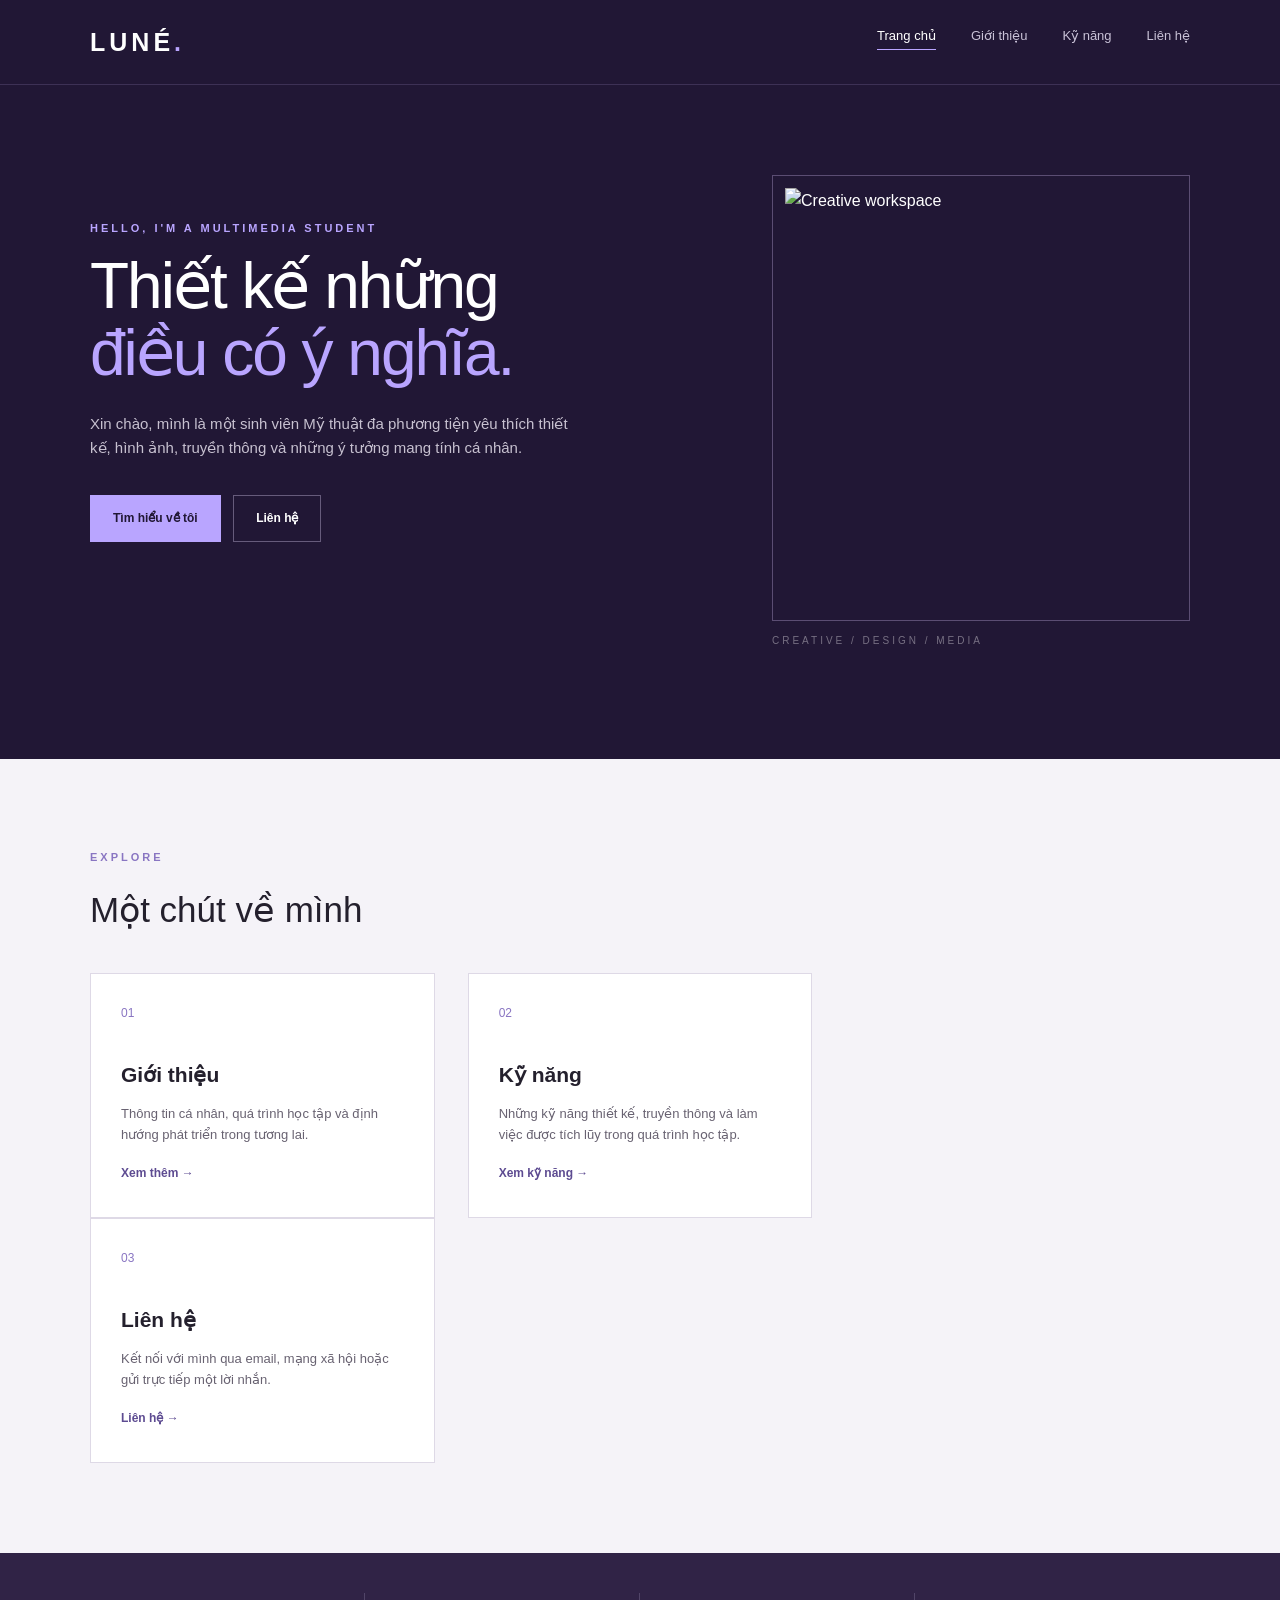
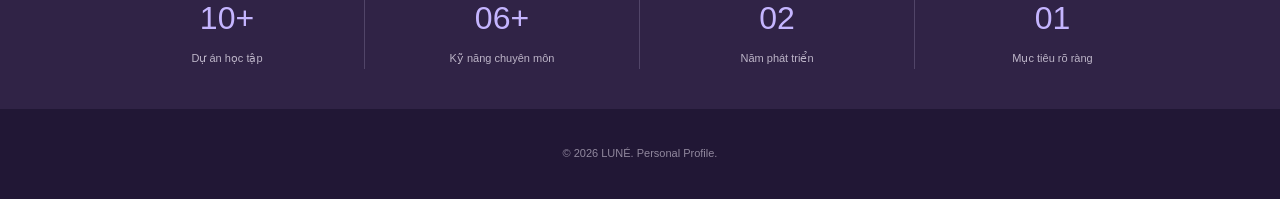
==== index.html @ e2478ec7 "Add files via upload" ====
<!DOCTYPE html>
<html lang="vi">
<head>
    <meta charset="UTF-8">
    <meta name="viewport" content="width=device-width, initial-scale=1.0">
    <title>Profile | Trang chủ</title>
    <link rel="stylesheet" href="css/styles.css">
</head>

<body>

<header class="site-header clearfix">
    <div class="container">
        <div class="logo">
            <a href="index.html">LUNÉ<span>.</span></a>
        </div>

        <nav class="main-nav">
            <ul>
                <li><a class="active" href="index.html">Trang chủ</a></li>
                <li><a href="about.html">Giới thiệu</a></li>
                <li><a href="skills.html">Kỹ năng</a></li>
                <li><a href="contact.html">Liên hệ</a></li>
            </ul>
        </nav>
    </div>
</header>


<main>

    <!-- HERO -->
    <section class="hero">
        <div class="container clearfix">

            <div class="hero-text">
                <p class="small-title">HELLO, I'M A MULTIMEDIA STUDENT</p>

                <h1>
                    Thiết kế những<br>
                    <span>điều có ý nghĩa.</span>
                </h1>

                <p class="hero-description">
                    Xin chào, mình là một sinh viên Mỹ thuật đa phương tiện
                    yêu thích thiết kế, hình ảnh, truyền thông và những ý tưởng
                    mang tính cá nhân.
                </p>

                <div class="hero-buttons">
                    <a href="about.html" class="button button-main">
                        Tìm hiểu về tôi
                    </a>

                    <a href="contact.html" class="button button-outline">
                        Liên hệ
                    </a>
                </div>
            </div>

            <div class="hero-image">
                <div class="image-frame">
                    <img src="https://images.unsplash.com/photo-1558655146-d09347e92766?auto=format&fit=crop&w=800&q=80" alt="Creative workspace">
                </div>

                <p class="image-note">CREATIVE / DESIGN / MEDIA</p>
            </div>

        </div>
    </section>


    <!-- 3 FEATURE CARDS -->
    <section class="features">
        <div class="container">

            <div class="section-heading">
                <p class="small-title">EXPLORE</p>
                <h2>Một chút về mình</h2>
            </div>

            <div class="feature-card">
                <div class="feature-number">01</div>
                <h3>Giới thiệu</h3>
                <p>
                    Thông tin cá nhân, quá trình học tập và định hướng
                    phát triển trong tương lai.
                </p>
                <a href="about.html">Xem thêm →</a>
            </div>

            <div class="feature-card">
                <div class="feature-number">02</div>
                <h3>Kỹ năng</h3>
                <p>
                    Những kỹ năng thiết kế, truyền thông và làm việc
                    được tích lũy trong quá trình học tập.
                </p>
                <a href="skills.html">Xem kỹ năng →</a>
            </div>

            <div class="feature-card">
                <div class="feature-number">03</div>
                <h3>Liên hệ</h3>
                <p>
                    Kết nối với mình qua email, mạng xã hội hoặc
                    gửi trực tiếp một lời nhắn.
                </p>
                <a href="contact.html">Liên hệ →</a>
            </div>

            <div class="clearfix"></div>
        </div>
    </section>


    <!-- STATISTICS -->
    <section class="statistics">
        <div class="container clearfix">

            <div class="stat-item">
                <strong>10+</strong>
                <span>Dự án học tập</span>
            </div>

            <div class="stat-item">
                <strong>06+</strong>
                <span>Kỹ năng chuyên môn</span>
            </div>

            <div class="stat-item">
                <strong>02</strong>
                <span>Năm phát triển</span>
            </div>

            <div class="stat-item">
                <strong>01</strong>
                <span>Mục tiêu rõ ràng</span>
            </div>

        </div>
    </section>

</main>


<footer class="site-footer">
    <p>© 2026 LUNÉ. Personal Profile.</p>
</footer>

</body>
</html>
---- css/styles.css ----
/* ==============================
   01. BASIC
============================== */

* {
    box-sizing: border-box;
}

html {
    scroll-behavior: smooth;
}

body {
    margin: 0;
    background: #f5f3f8;
    color: #24202d;
    font-family: Arial, Helvetica, sans-serif;
    line-height: 1.6;
}

.container {
    width: 1100px;
    max-width: 90%;
    margin: 0 auto;
}

a {
    text-decoration: none;
    color: inherit;
}

img {
    display: block;
    max-width: 100%;
}


/* ==============================
   02. CLEAR FLOAT
============================== */

.clearfix::after {
    content: "";
    display: table;
    clear: both;
}


/* ==============================
   03. HEADER
============================== */

.site-header {
    background: #211735;
    border-bottom: 1px solid #3d3155;
    padding: 22px 0;
}

.logo {
    float: left;
}

.logo a {
    color: #ffffff;
    font-size: 25px;
    font-weight: bold;
    letter-spacing: 4px;
}

.logo span {
    color: #b9a5ff;
}

.main-nav {
    float: right;
}

.main-nav ul {
    list-style: none;
    padding: 0;
    margin: 0;
}

.main-nav li {
    float: left;
    margin-left: 35px;
}

.main-nav a {
    color: #c9c2d7;
    font-size: 13px;
    transition: 0.2s;
}

.main-nav a:hover,
.main-nav a.active {
    color: #ffffff;
}

.main-nav a.active {
    border-bottom: 1px solid #b9a5ff;
    padding-bottom: 6px;
}


/* ==============================
   04. HERO
============================== */

.hero {
    background: #211735;
    color: white;
    padding: 90px 0 100px;
}

.hero-text {
    float: left;
    width: 55%;
    padding-top: 45px;
}

.small-title {
    color: #8975c2;
    font-size: 11px;
    font-weight: bold;
    letter-spacing: 3px;
    margin: 0 0 15px;
}

.hero .small-title {
    color: #b9a5ff;
}

.hero h1 {
    font-size: 64px;
    line-height: 1.05;
    font-weight: normal;
    margin: 0 0 25px;
    letter-spacing: -2px;
}

.hero h1 span {
    color: #b9a5ff;
}

.hero-description {
    color: #c7c1d0;
    max-width: 500px;
    font-size: 15px;
}

.hero-buttons {
    margin-top: 35px;
}

.button {
    display: inline-block;
    padding: 13px 22px;
    font-size: 12px;
    font-weight: bold;
    border: 1px solid transparent;
    cursor: pointer;
}

.button-main {
    background: #b9a5ff;
    color: #211735;
}

.button-main:hover {
    background: #ffffff;
}

.button-outline {
    color: white;
    border-color: #665b7b;
    margin-left: 8px;
}

.button-outline:hover {
    border-color: #ffffff;
}


/* HERO IMAGE */

.hero-image {
    float: right;
    width: 38%;
}

.image-frame {
    border: 1px solid #5b4d73;
    padding: 12px;
}

.image-frame img {
    width: 100%;
    height: 420px;
    object-fit: cover;
    filter: grayscale(20%);
}

.image-note {
    color: #777083;
    font-size: 10px;
    letter-spacing: 3px;
    margin-top: 12px;
}


/* ==============================
   05. SECTION GENERAL
============================== */

.features {
    padding: 90px 0;
}

.section-heading {
    margin-bottom: 35px;
}

.section-heading h2 {
    margin: 0;
    font-size: 35px;
    font-weight: normal;
}


/* ==============================
   06. FEATURE CARDS
============================== */

.feature-card {
    float: left;
    width: 31.33%;
    margin-right: 3%;
    min-height: 245px;
    padding: 30px;
    background: #ffffff;
    border: 1px solid #ded9e6;
}

.feature-card:last-child {
    margin-right: 0;
}

.feature-number {
    color: #8975c2;
    font-size: 12px;
    margin-bottom: 35px;
}

.feature-card h3 {
    font-size: 21px;
    margin: 0 0 10px;
}

.feature-card p {
    color: #686271;
    font-size: 13px;
}

.feature-card a {
    color: #5d4b91;
    font-size: 12px;
    font-weight: bold;
}


/* ==============================
   07. STATISTICS
============================== */

.statistics {
    background: #302346;
    color: white;
    padding: 40px 0;
}

.stat-item {
    float: left;
    width: 25%;
    text-align: center;
    border-right: 1px solid #514568;
}

.stat-item:last-child {
    border-right: none;
}

.stat-item strong {
    display: block;
    color: #c5b5ff;
    font-size: 32px;
    font-weight: normal;
}

.stat-item span {
    color: #bdb5c8;
    font-size: 11px;
}


/* ==============================
   08. PAGE INTRO
============================== */

.page-intro {
    background: #211735;
    color: white;
    padding: 75px 0;
}

.page-intro h1 {
    margin: 0;
    font-size: 52px;
    line-height: 1.05;
    font-weight: normal;
}

.page-intro h1 span {
    color: #b9a5ff;
}


/* ==============================
   09. ABOUT
============================== */

.about-section {
    padding: 80px 0;
}

.profile-card {
    float: left;
    width: 30%;
    background: #ffffff;
    border: 1px solid #ddd7e6;
    padding: 25px;
}

.avatar img {
    width: 100%;
    height: 300px;
    object-fit: cover;
}

.profile-label {
    color: #8975c2;
    font-size: 10px;
    letter-spacing: 3px;
    margin: 25px 0 5px;
}

.profile-card h2 {
    margin: 0;
    font-size: 25px;
}

.profile-job {
    color: #77707f;
    font-size: 13px;
}

.social-links {
    border-top: 1px solid #e4e0e8;
    margin-top: 25px;
    padding-top: 18px;
}

.social-links a {
    display: block;
    color: #5d4b91;
    font-size: 12px;
    margin: 7px 0;
}


.about-content {
    float: right;
    width: 65%;
}

.about-content h2 {
    font-size: 38px;
    font-weight: normal;
    line-height: 1.15;
    margin: 0 0 20px;
}

.about-content h2 span {
    color: #6e58a8;
}

.about-text {
    color: #625c68;
    font-size: 14px;
    max-width: 700px;
}


/* INFO LIST */

.info-list {
    margin-top: 35px;
    border-top: 1px solid #d9d3df;
}

.info-row {
    padding: 13px 0;
    border-bottom: 1px solid #d9d3df;
}

.info-row span {
    float: left;
    width: 35%;
    color: #77717d;
    font-size: 12px;
}

.info-row strong {
    float: right;
    width: 65%;
    font-size: 13px;
    font-weight: normal;
    text-align: right;
}


/* TIMELINE */

.timeline {
    margin-top: 55px;
}

.timeline-item {
    border-left: 2px solid #b9a5ff;
    padding: 0 0 25px 25px;
    margin-left: 5px;
}

.timeline-item > span {
    color: #6e58a8;
    font-size: 11px;
    font-weight: bold;
}

.timeline-item h3 {
    font-size: 16px;
    margin: 4px 0;
}

.timeline-item p {
    color: #6c6671;
    font-size: 13px;
    margin: 0;
}


/* ==============================
   10. SKILLS
============================== */

.skills-section {
    padding: 80px 0;
}

.skills-intro {
    float: left;
    width: 25%;
}

.skills-intro h2 {
    font-size: 35px;
    line-height: 1.1;
    font-weight: normal;
    margin: 0 0 20px;
}

.skills-intro > p:last-child {
    color: #706a76;
    font-size: 13px;
}

.skills-grid {
    float: right;
    width: 70%;
}

.skill-card {
    float: left;
    width: 48%;
    margin-right: 4%;
    margin-bottom: 25px;
    padding: 25px;
    background: white;
    border: 1px solid #ddd7e6;
    min-height: 180px;
}

.skill-card:nth-child(2n) {
    margin-right: 0;
}

.skill-top {
    margin-bottom: 12px;
}

.skill-top span {
    color: #8975c2;
    font-size: 10px;
    margin-right: 15px;
}

.skill-top strong {
    font-size: 16px;
}

.skill-card p {
    color: #77717d;
    font-size: 12px;
}

.progress {
    width: 100%;
    height: 5px;
    background: #e7e2ed;
    margin-top: 20px;
}

.progress-fill {
    height: 5px;
    background: #7460a9;
}

.width-85 {
    width: 85%;
}

.width-80 {
    width: 80%;
}

.width-75 {
    width: 75%;
}

.width-70 {
    width: 70%;
}

.progress-number {
    text-align: right;
    color: #7460a9;
    font-size: 10px;
    margin-top: 5px;
}


/* SOFT SKILLS */

.soft-skills {
    margin-top: 70px;
    border-top: 1px solid #d8d2df;
    padding-top: 50px;
}

.soft-heading {
    float: left;
    width: 25%;
}

.soft-heading h2 {
    font-weight: normal;
    margin-top: 0;
}

.soft-card {
    float: left;
    width: 23%;
    margin-right: 2.66%;
    background: #302346;
    color: white;
    padding: 25px;
    min-height: 150px;
}

.soft-card:last-child {
    margin-right: 0;
}

.soft-card span {
    color: #b9a5ff;
    font-size: 10px;
}

.soft-card h3 {
    font-size: 15px;
    margin: 20px 0 8px;
}

.soft-card p {
    color: #bdb6c8;
    font-size: 11px;
}


/* ==============================
   11. CONTACT
============================== */

.contact-section {
    padding: 80px 0;
}

.contact-info {
    float: left;
    width: 40%;
    padding-right: 50px;
}

.contact-info h2 {
    font-size: 35px;
    font-weight: normal;
    line-height: 1.15;
}

.contact-info > p:not(.small-title) {
    color: #706a76;
    font-size: 13px;
    margin-bottom: 40px;
}

.contact-item {
    padding: 18px 0;
    border-bottom: 1px solid #ddd7e6;
}

.contact-icon {
    float: left;
    width: 45px;
    height: 45px;
    line-height: 45px;
    text-align: center;
    background: #302346;
    color: #c4b5ff;
    margin-right: 15px;
}

.contact-item small {
    display: block;
    color: #817b87;
    font-size: 10px;
}

.contact-item strong {
    font-size: 13px;
    font-weight: normal;
}


.contact-form {
    float: right;
    width: 55%;
    background: white;
    border: 1px solid #ddd7e6;
    padding: 35px;
}

.form-group {
    margin-bottom: 20px;
}

.form-group label {
    display: block;
    color: #514b58;
    font-size: 11px;
    margin-bottom: 7px;
}

.form-group input,
.form-group textarea {
    width: 100%;
    border: 1px solid #d9d3df;
    background: #faf9fb;
    padding: 13px;
    font-family: Arial, Helvetica, sans-serif;
    font-size: 12px;
    outline: none;
}

.form-group input:focus,
.form-group textarea:focus {
    border-color: #8975c2;
}

.form-group textarea {
    resize: vertical;
}

.half {
    float: left;
    width: 48%;
    margin-right: 4%;
}

.half:last-child {
    margin-right: 0;
}


/* ==============================
   12. MAP
============================== */

.map-section {
    padding-bottom: 80px;
}

.map-title {
    margin-bottom: 25px;
}

.map-title h2 {
    margin: 0;
    font-size: 28px;
    font-weight: normal;
}

.map-box {
    border: 1px solid #d9d3df;
    padding: 8px;
    background: white;
}


/* ==============================
   13. FOOTER
============================== */

.site-footer {
    background: #211735;
    color: #91889e;
    text-align: center;
    padding: 25px;
    font-size: 11px;
}


/* ==============================
   14. RESPONSIVE
============================== */

@media screen and (max-width: 800px) {

    .container {
        max-width: 88%;
    }

    .logo,
    .main-nav {
        float: none;
        text-align: center;
    }

    .main-nav {
        margin-top: 20px;
    }

    .main-nav li {
        float: none;
        display: inline-block;
        margin: 0 8px;
    }

    .hero-text,
    .hero-image {
        float: none;
        width: 100%;
    }

    .hero-text {
        padding-top: 0;
        margin-bottom: 50px;
    }

    .hero h1 {
        font-size: 45px;
    }

    .feature-card {
        float: none;
        width: 100%;
        margin: 0 0 15px;
    }

    .stat-item {
        width: 50%;
        margin-bottom: 25px;
    }

    .profile-card,
    .about-content,
    .skills-intro,
    .skills-grid,
    .contact-info,
    .contact-form {
        float: none;
        width: 100%;
    }

    .profile-card {
        margin-bottom: 40px;
    }

    .skills-intro {
        margin-bottom: 40px;
    }

    .soft-heading {
        float: none;
        width: 100%;
    }

    .soft-card {
        width: 100%;
        margin: 0 0 15px;
    }

    .contact-info {
        padding-right: 0;
        margin-bottom: 40px;
    }

    .half {
        float: none;
        width: 100%;
        margin-right: 0;
    }

    .page-intro h1 {
        font-size: 42px;
    }
}
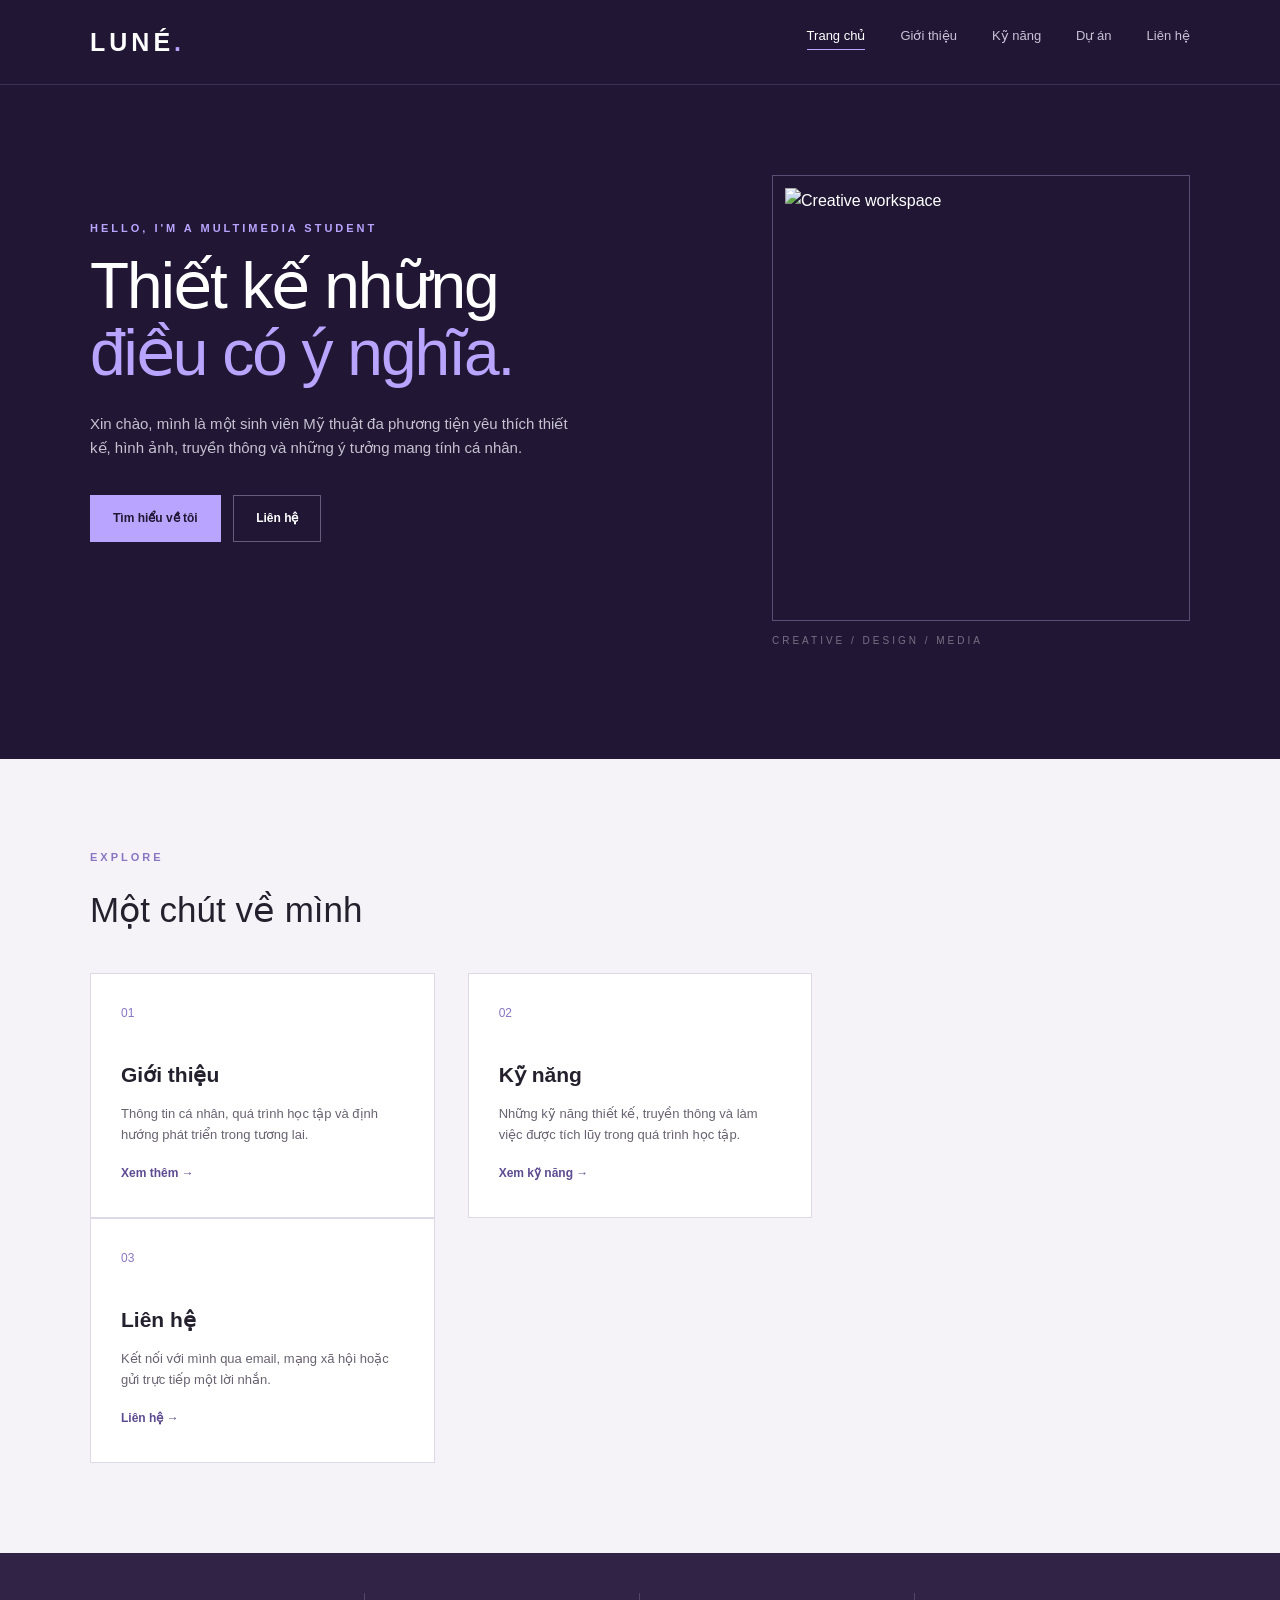
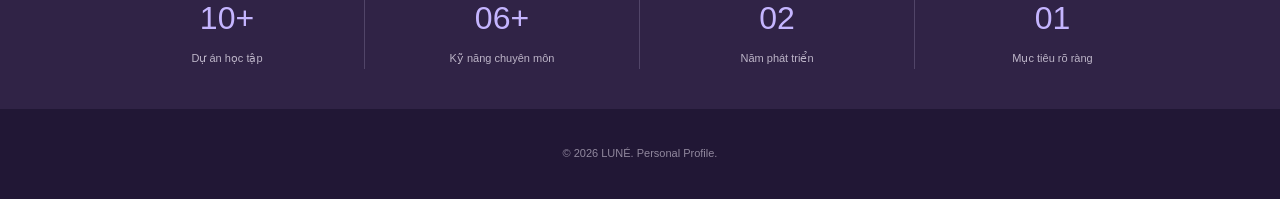
==== commit 0e4acd2f: "Add files via upload" ====
--- a/index.html
+++ b/index.html
@@ -1,152 +1,153 @@
-<!DOCTYPE html>
-<html lang="vi">
-<head>
-    <meta charset="UTF-8">
-    <meta name="viewport" content="width=device-width, initial-scale=1.0">
-    <title>Profile | Trang chủ</title>
-    <link rel="stylesheet" href="css/styles.css">
-</head>
-
-<body>
-
-<header class="site-header clearfix">
-    <div class="container">
-        <div class="logo">
-            <a href="index.html">LUNÉ<span>.</span></a>
-        </div>
-
-        <nav class="main-nav">
-            <ul>
-                <li><a class="active" href="index.html">Trang chủ</a></li>
-                <li><a href="about.html">Giới thiệu</a></li>
-                <li><a href="skills.html">Kỹ năng</a></li>
-                <li><a href="contact.html">Liên hệ</a></li>
-            </ul>
-        </nav>
-    </div>
-</header>
-
-
-<main>
-
-    <!-- HERO -->
-    <section class="hero">
-        <div class="container clearfix">
-
-            <div class="hero-text">
-                <p class="small-title">HELLO, I'M A MULTIMEDIA STUDENT</p>
-
-                <h1>
-                    Thiết kế những<br>
-                    <span>điều có ý nghĩa.</span>
-                </h1>
-
-                <p class="hero-description">
-                    Xin chào, mình là một sinh viên Mỹ thuật đa phương tiện
-                    yêu thích thiết kế, hình ảnh, truyền thông và những ý tưởng
-                    mang tính cá nhân.
-                </p>
-
-                <div class="hero-buttons">
-                    <a href="about.html" class="button button-main">
-                        Tìm hiểu về tôi
-                    </a>
-
-                    <a href="contact.html" class="button button-outline">
-                        Liên hệ
-                    </a>
-                </div>
-            </div>
-
-            <div class="hero-image">
-                <div class="image-frame">
-                    <img src="https://images.unsplash.com/photo-1558655146-d09347e92766?auto=format&fit=crop&w=800&q=80" alt="Creative workspace">
-                </div>
-
-                <p class="image-note">CREATIVE / DESIGN / MEDIA</p>
-            </div>
-
-        </div>
-    </section>
-
-
-    <!-- 3 FEATURE CARDS -->
-    <section class="features">
-        <div class="container">
-
-            <div class="section-heading">
-                <p class="small-title">EXPLORE</p>
-                <h2>Một chút về mình</h2>
-            </div>
-
-            <div class="feature-card">
-                <div class="feature-number">01</div>
-                <h3>Giới thiệu</h3>
-                <p>
-                    Thông tin cá nhân, quá trình học tập và định hướng
-                    phát triển trong tương lai.
-                </p>
-                <a href="about.html">Xem thêm →</a>
-            </div>
-
-            <div class="feature-card">
-                <div class="feature-number">02</div>
-                <h3>Kỹ năng</h3>
-                <p>
-                    Những kỹ năng thiết kế, truyền thông và làm việc
-                    được tích lũy trong quá trình học tập.
-                </p>
-                <a href="skills.html">Xem kỹ năng →</a>
-            </div>
-
-            <div class="feature-card">
-                <div class="feature-number">03</div>
-                <h3>Liên hệ</h3>
-                <p>
-                    Kết nối với mình qua email, mạng xã hội hoặc
-                    gửi trực tiếp một lời nhắn.
-                </p>
-                <a href="contact.html">Liên hệ →</a>
-            </div>
-
-            <div class="clearfix"></div>
-        </div>
-    </section>
-
-
-    <!-- STATISTICS -->
-    <section class="statistics">
-        <div class="container clearfix">
-
-            <div class="stat-item">
-                <strong>10+</strong>
-                <span>Dự án học tập</span>
-            </div>
-
-            <div class="stat-item">
-                <strong>06+</strong>
-                <span>Kỹ năng chuyên môn</span>
-            </div>
-
-            <div class="stat-item">
-                <strong>02</strong>
-                <span>Năm phát triển</span>
-            </div>
-
-            <div class="stat-item">
-                <strong>01</strong>
-                <span>Mục tiêu rõ ràng</span>
-            </div>
-
-        </div>
-    </section>
-
-</main>
-
-
-<footer class="site-footer">
-    <p>© 2026 LUNÉ. Personal Profile.</p>
-</footer>
-
-</body>
+<!DOCTYPE html>
+<html lang="vi">
+<head>
+    <meta charset="UTF-8">
+    <meta name="viewport" content="width=device-width, initial-scale=1.0">
+    <title>Profile | Trang chủ</title>
+    <link rel="stylesheet" href="css/styles.css">
+</head>
+
+<body>
+
+<header class="site-header clearfix">
+    <div class="container">
+        <div class="logo">
+            <a href="index.html">LUNÉ<span>.</span></a>
+        </div>
+
+        <nav class="main-nav">
+            <ul>
+                <li><a class="active" href="index.html">Trang chủ</a></li>
+                <li><a href="about.html">Giới thiệu</a></li>
+                <li><a href="skills.html">Kỹ năng</a></li>
+                <li><a href="projects.html">Dự án</a></li>
+                <li><a href="contact.html">Liên hệ</a></li>
+            </ul>
+        </nav>
+    </div>
+</header>
+
+
+<main>
+
+    <!-- HERO -->
+    <section class="hero">
+        <div class="container clearfix">
+
+            <div class="hero-text">
+                <p class="small-title">HELLO, I'M A MULTIMEDIA STUDENT</p>
+
+                <h1>
+                    Thiết kế những<br>
+                    <span>điều có ý nghĩa.</span>
+                </h1>
+
+                <p class="hero-description">
+                    Xin chào, mình là một sinh viên Mỹ thuật đa phương tiện
+                    yêu thích thiết kế, hình ảnh, truyền thông và những ý tưởng
+                    mang tính cá nhân.
+                </p>
+
+                <div class="hero-buttons">
+                    <a href="about.html" class="button button-main">
+                        Tìm hiểu về tôi
+                    </a>
+
+                    <a href="contact.html" class="button button-outline">
+                        Liên hệ
+                    </a>
+                </div>
+            </div>
+
+            <div class="hero-image">
+                <div class="image-frame">
+                    <img src="https://images.unsplash.com/photo-1558655146-d09347e92766?auto=format&fit=crop&w=800&q=80" alt="Creative workspace">
+                </div>
+
+                <p class="image-note">CREATIVE / DESIGN / MEDIA</p>
+            </div>
+
+        </div>
+    </section>
+
+
+    <!-- 3 FEATURE CARDS -->
+    <section class="features">
+        <div class="container">
+
+            <div class="section-heading">
+                <p class="small-title">EXPLORE</p>
+                <h2>Một chút về mình</h2>
+            </div>
+
+            <div class="feature-card">
+                <div class="feature-number">01</div>
+                <h3>Giới thiệu</h3>
+                <p>
+                    Thông tin cá nhân, quá trình học tập và định hướng
+                    phát triển trong tương lai.
+                </p>
+                <a href="about.html">Xem thêm →</a>
+            </div>
+
+            <div class="feature-card">
+                <div class="feature-number">02</div>
+                <h3>Kỹ năng</h3>
+                <p>
+                    Những kỹ năng thiết kế, truyền thông và làm việc
+                    được tích lũy trong quá trình học tập.
+                </p>
+                <a href="skills.html">Xem kỹ năng →</a>
+            </div>
+
+            <div class="feature-card">
+                <div class="feature-number">03</div>
+                <h3>Liên hệ</h3>
+                <p>
+                    Kết nối với mình qua email, mạng xã hội hoặc
+                    gửi trực tiếp một lời nhắn.
+                </p>
+                <a href="contact.html">Liên hệ →</a>
+            </div>
+
+            <div class="clearfix"></div>
+        </div>
+    </section>
+
+
+    <!-- STATISTICS -->
+    <section class="statistics">
+        <div class="container clearfix">
+
+            <div class="stat-item">
+                <strong>10+</strong>
+                <span>Dự án học tập</span>
+            </div>
+
+            <div class="stat-item">
+                <strong>06+</strong>
+                <span>Kỹ năng chuyên môn</span>
+            </div>
+
+            <div class="stat-item">
+                <strong>02</strong>
+                <span>Năm phát triển</span>
+            </div>
+
+            <div class="stat-item">
+                <strong>01</strong>
+                <span>Mục tiêu rõ ràng</span>
+            </div>
+
+        </div>
+    </section>
+
+</main>
+
+
+<footer class="site-footer">
+    <p>© 2026 LUNÉ. Personal Profile.</p>
+</footer>
+
+</body>
 </html>
--- a/css/styles.css
+++ b/css/styles.css
@@ -843,4 +843,151 @@
     .page-intro h1 {
         font-size: 42px;
     }
-}+}
+/* ==============================
+   13. PROJECTS
+============================== */
+
+.projects-section {
+    padding: 80px 0 95px;
+}
+
+.project-grid {
+    margin: 0 -10px;
+}
+
+.project-card {
+    float: left;
+    width: calc(50% - 20px);
+    margin: 0 10px 30px;
+    background: #ffffff;
+    border: 1px solid #ded9e6;
+    overflow: hidden;
+}
+
+.project-card-wide {
+    width: calc(100% - 20px);
+}
+
+.project-media {
+    background: #211735;
+    overflow: hidden;
+}
+
+.project-media video {
+    display: block;
+    width: 100%;
+    height: 390px;
+    object-fit: cover;
+    background: #211735;
+}
+
+.project-card:not(.project-card-wide) .project-media video {
+    height: 430px;
+}
+
+.project-media-image img {
+    width: 100%;
+    height: 560px;
+    object-fit: cover;
+}
+
+.project-body {
+    padding: 25px 28px 28px;
+}
+
+.project-meta {
+    color: #8975c2;
+    font-size: 10px;
+    font-weight: bold;
+    letter-spacing: 2px;
+    margin: 0 0 9px;
+}
+
+.project-body h3 {
+    margin: 0 0 9px;
+    font-size: 21px;
+    font-weight: normal;
+}
+
+.project-body p:not(.project-meta) {
+    margin: 0;
+    color: #686271;
+    font-size: 13px;
+}
+
+.certificate-section {
+    background: #ebe7f1;
+    padding: 80px 0;
+}
+
+.certificate-image {
+    float: left;
+    width: 55%;
+    padding-right: 45px;
+}
+
+.certificate-image img {
+    width: 100%;
+    border: 1px solid #d5cfdf;
+    background: white;
+}
+
+.certificate-copy {
+    float: right;
+    width: 40%;
+    padding-top: 35px;
+}
+
+.certificate-copy h2 {
+    margin: 0 0 18px;
+    font-size: 34px;
+    font-weight: normal;
+}
+
+.certificate-copy > p:not(.small-title):not(.certificate-note) {
+    color: #686271;
+    font-size: 14px;
+}
+
+.certificate-note {
+    border-top: 1px solid #d5cfdf;
+    padding-top: 18px;
+    color: #77707f;
+    font-size: 12px;
+}
+
+@media (max-width: 800px) {
+    .project-card,
+    .project-card-wide {
+        float: none;
+        width: calc(100% - 20px);
+    }
+
+    .project-media video,
+    .project-card:not(.project-card-wide) .project-media video {
+        height: auto;
+        min-height: 0;
+        max-height: 560px;
+    }
+
+    .project-media-image img {
+        height: auto;
+        max-height: 650px;
+    }
+
+    .certificate-image,
+    .certificate-copy {
+        float: none;
+        width: 100%;
+    }
+
+    .certificate-image {
+        padding-right: 0;
+        margin-bottom: 35px;
+    }
+
+    .certificate-copy {
+        padding-top: 0;
+    }
+}
